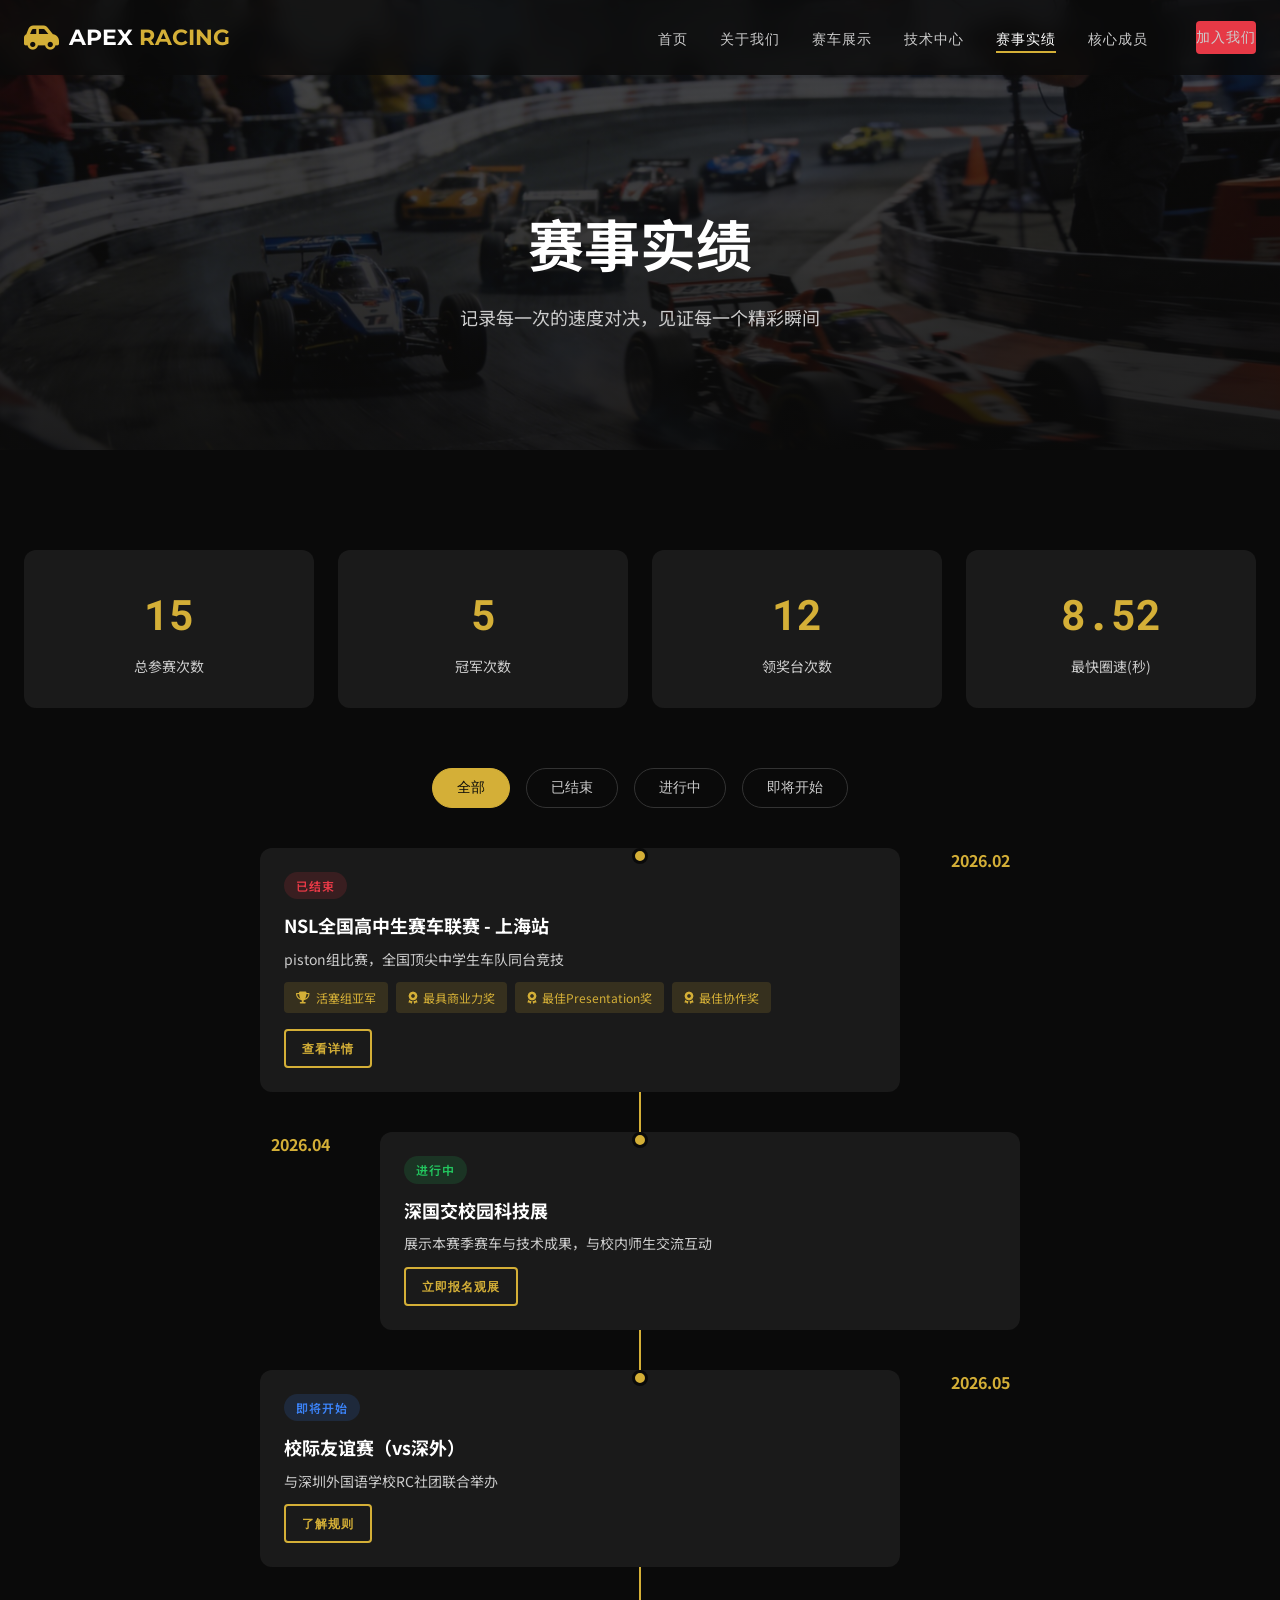
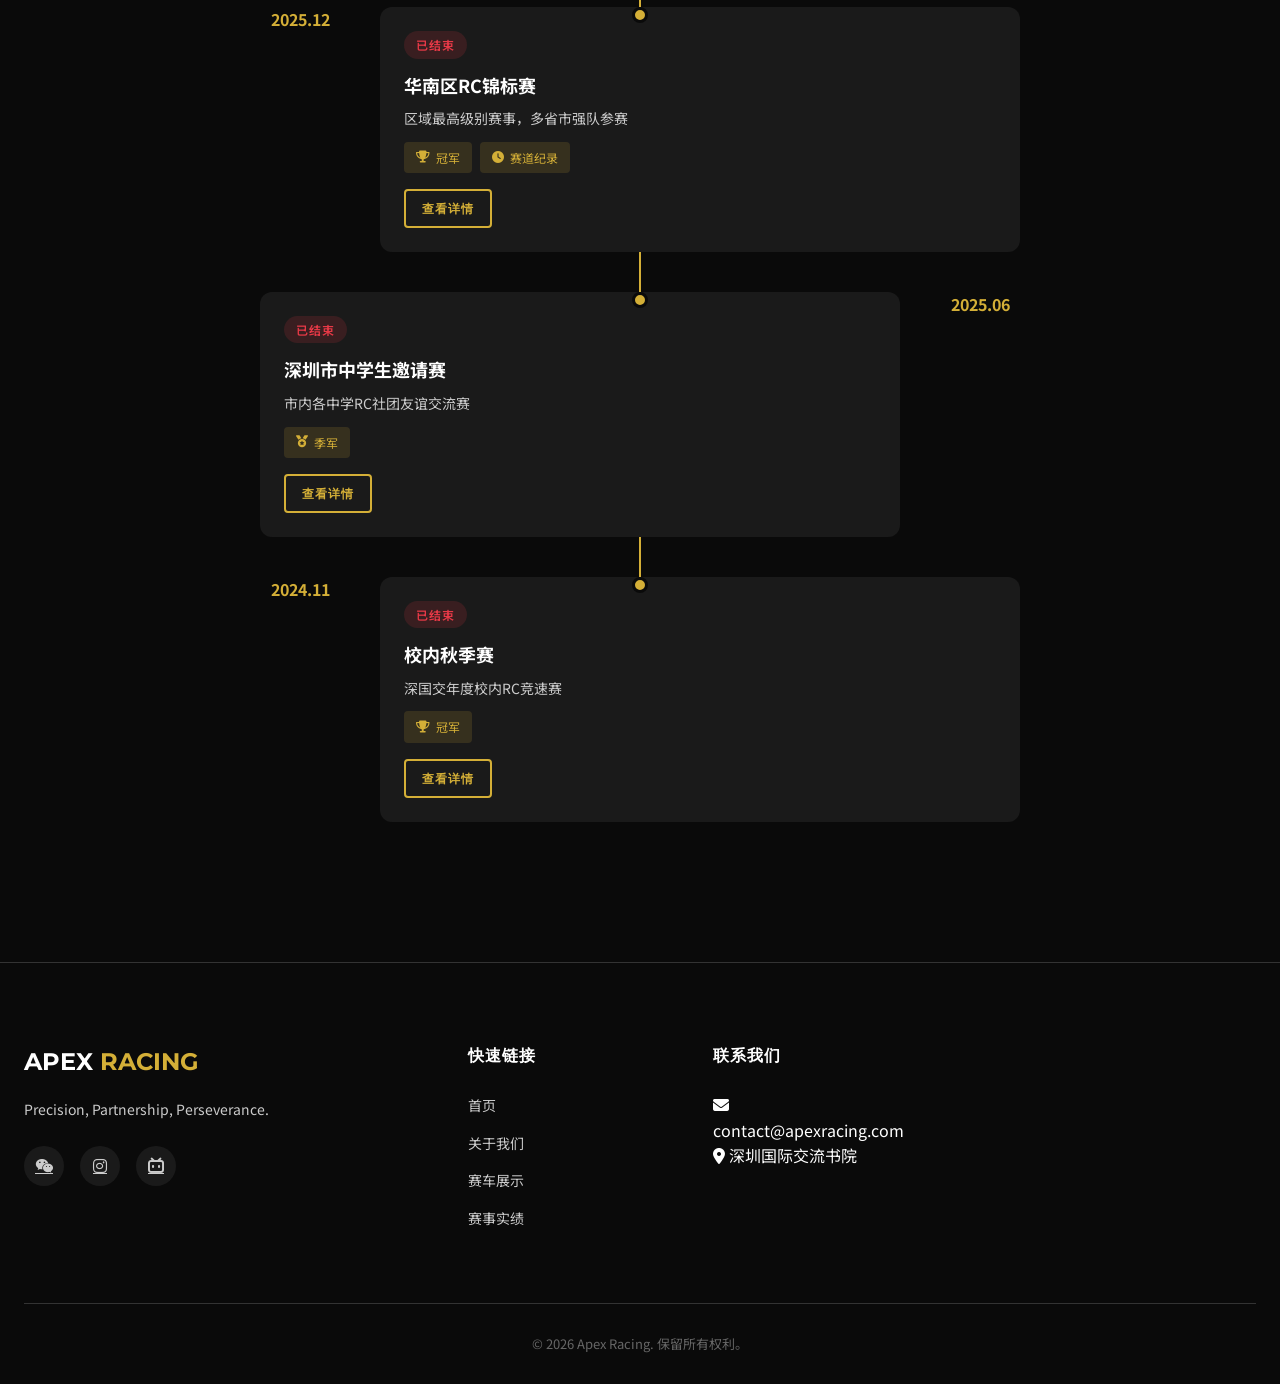
==== racing/index.html @ 0a788e1c "同步文件" ====
<!DOCTYPE html>
<html lang="zh-CN">
<head>
    <meta charset="UTF-8">
    <meta name="viewport" content="width=device-width, initial-scale=1.0">
    <title>赛事实绩 | Apex Racing - 荣誉与征程</title>
    <meta name="description" content="Apex Racing参赛历史与成绩记录。NSL全国赛、华南锦标赛、校际友谊赛等赛事的详细回顾。">
    
    <link rel="preconnect" href="https://fonts.googleapis.com">
    <link rel="preconnect" href="https://fonts.gstatic.com" crossorigin>
    <link href="https://fonts.googleapis.com/css2?family=Montserrat:wght@400;500;600;700;800&family=Noto+Sans+SC:wght@400;500;700&family=Roboto+Mono:wght@400;500&display=swap" rel="stylesheet">
    <link rel="stylesheet" href="https://cdnjs.cloudflare.com/ajax/libs/font-awesome/6.5.1/css/all.min.css">
    <link rel="stylesheet" href="../css/style.css">
    
    <style>
        .page-hero {
            height: 50vh;
            display: flex;
            align-items: center;
            justify-content: center;
            position: relative;
            background: linear-gradient(to bottom, rgba(10,10,10,0.7), rgba(10,10,10,0.9)), url('../images/racing-event.jpg');
            background-size: cover;
            background-position: center;
            padding-top: 80px;
        }
        
        .page-hero-content {
            text-align: center;
            z-index: 1;
        }
        
        .page-hero h1 {
            font-size: clamp(36px, 6vw, 56px);
            margin-bottom: 16px;
        }
        
        .page-hero p {
            font-size: 18px;
            color: var(--color-text-secondary);
        }
        
        /* 统计卡片 */
        .stats-grid {
            display: grid;
            grid-template-columns: repeat(4, 1fr);
            gap: 24px;
            margin-bottom: 60px;
        }
        
        .stat-card {
            background: var(--color-bg-secondary);
            padding: 30px;
            border-radius: 12px;
            text-align: center;
        }
        
        .stat-card-value {
            font-family: var(--font-mono);
            font-size: 42px;
            font-weight: 700;
            color: var(--color-accent-gold);
            margin-bottom: 8px;
        }
        
        .stat-card-label {
            font-size: 14px;
            color: var(--color-text-secondary);
        }
        
        /* 筛选标签 */
        .filter-tabs {
            display: flex;
            justify-content: center;
            gap: 16px;
            margin-bottom: 40px;
        }
        
        .filter-tab {
            padding: 10px 24px;
            background: transparent;
            border: 1px solid var(--color-border);
            border-radius: 20px;
            color: var(--color-text-secondary);
            font-size: 14px;
            cursor: pointer;
            transition: all 0.3s ease;
        }
        
        .filter-tab:hover,
        .filter-tab.active {
            background: var(--color-accent-gold);
            border-color: var(--color-accent-gold);
            color: var(--color-bg-primary);
        }
        
        /* 赛事时间轴 */
        .racing-timeline {
            position: relative;
            max-width: 800px;
            margin: 0 auto;
        }
        
        .racing-timeline::before {
            content: '';
            position: absolute;
            left: 50%;
            transform: translateX(-50%);
            width: 2px;
            height: 100%;
            background: var(--color-accent-gold);
        }
        
        .racing-item {
            display: flex;
            margin-bottom: 40px;
            position: relative;
        }
        
        .racing-item:nth-child(odd) {
            flex-direction: row-reverse;
        }
        
        .racing-date {
            width: 120px;
            text-align: center;
            font-weight: 700;
            color: var(--color-accent-gold);
            padding: 0 20px;
        }
        
        .racing-dot {
            position: absolute;
            left: 50%;
            transform: translateX(-50%);
            width: 16px;
            height: 16px;
            background: var(--color-accent-gold);
            border-radius: 50%;
            border: 3px solid var(--color-bg-primary);
        }
        
        .racing-content {
            flex: 1;
            background: var(--color-bg-secondary);
            padding: 24px;
            border-radius: 12px;
            margin: 0 20px;
        }
        
        .racing-content .tag {
            margin-bottom: 12px;
        }
        
        .racing-content h3 {
            font-size: 18px;
            margin-bottom: 8px;
        }
        
        .racing-content p {
            color: var(--color-text-secondary);
            font-size: 14px;
            margin-bottom: 12px;
        }
        
        .racing-awards {
            display: flex;
            flex-wrap: wrap;
            gap: 8px;
            margin-bottom: 16px;
        }
        
        .racing-award {
            display: flex;
            align-items: center;
            gap: 6px;
            padding: 6px 12px;
            background: rgba(212, 175, 55, 0.15);
            border-radius: 4px;
            font-size: 12px;
            color: var(--color-accent-gold);
        }
        
        @media (max-width: 768px) {
            .stats-grid {
                grid-template-columns: repeat(2, 1fr);
            }
            
            .racing-timeline::before {
                left: 20px;
            }
            
            .racing-item,
            .racing-item:nth-child(odd) {
                flex-direction: column;
                padding-left: 50px;
            }
            
            .racing-date {
                text-align: left;
                padding: 0;
                margin-bottom: 8px;
            }
            
            .racing-content {
                margin: 0;
            }
            
            .racing-dot {
                left: 20px;
            }
        }
    </style>
</head>
<body>
    <!-- 导航栏 -->
    <nav class="navbar">
        <div class="container">
            <a href="../index.html" class="logo">
                <i class="fas fa-car-side logo-icon"></i>
                <span class="logo-text">APEX <span>RACING</span></span>
            </a>
            <ul class="nav-links">
                <li><a href="../index.html">首页</a></li>
                <li><a href="../about.html">关于我们</a></li>
                <li><a href="../cars/apex-04.html">赛车展示</a></li>
                <li><a href="../tech/index.html">技术中心</a></li>
                <li><a href="index.html" class="active">赛事实绩</a></li>
                <li><a href="../team.html">核心成员</a></li>
                <li><a href="../join.html" class="btn btn-primary nav-cta">加入我们</a></li>
            </ul>
            <button class="mobile-menu-btn">
                <i class="fas fa-bars"></i>
            </button>
        </div>
    </nav>
    
    <div class="mobile-menu">
        <button class="mobile-menu-close"><i class="fas fa-times"></i></button>
        <a href="../index.html">首页</a>
        <a href="../about.html">关于我们</a>
        <a href="../cars/apex-04.html">赛车展示</a>
        <a href="../tech/index.html">技术中心</a>
        <a href="index.html">赛事实绩</a>
        <a href="../team.html">核心成员</a>
        <a href="../join.html">加入我们</a>
    </div>

    <!-- 页面Hero -->
    <section class="page-hero">
        <div class="page-hero-content">
            <h1>赛事实绩</h1>
            <p>记录每一次的速度对决，见证每一个精彩瞬间</p>
        </div>
    </section>

    <!-- 统计数据 -->
    <section class="section">
        <div class="container">
            <div class="stats-grid">
                <div class="stat-card reveal">
                    <div class="stat-card-value" data-counter data-target="15">15</div>
                    <div class="stat-card-label">总参赛次数</div>
                </div>
                <div class="stat-card reveal">
                    <div class="stat-card-value" data-counter data-target="5">5</div>
                    <div class="stat-card-label">冠军次数</div>
                </div>
                <div class="stat-card reveal">
                    <div class="stat-card-value" data-counter data-target="12">12</div>
                    <div class="stat-card-label">领奖台次数</div>
                </div>
                <div class="stat-card reveal">
                    <div class="stat-card-value" data-counter data-target="8" data-suffix=".52">8.52</div>
                    <div class="stat-card-label">最快圈速(秒)</div>
                </div>
            </div>
            
            <!-- 筛选标签 -->
            <div class="filter-tabs">
                <button class="filter-tab active">全部</button>
                <button class="filter-tab">已结束</button>
                <button class="filter-tab">进行中</button>
                <button class="filter-tab">即将开始</button>
            </div>
            
            <!-- 赛事时间轴 -->
            <div class="racing-timeline">
                <div class="racing-item reveal">
                    <div class="racing-date">2026.02</div>
                    <div class="racing-dot"></div>
                    <div class="racing-content">
                        <span class="tag tag-red">已结束</span>
                        <h3>NSL全国高中生赛车联赛 - 上海站</h3>
                        <p> piston组比赛，全国顶尖中学生车队同台竞技</p>
                        <div class="racing-awards">
                            <span class="racing-award"><i class="fas fa-trophy"></i> 活塞组亚军</span>
                            <span class="racing-award"><i class="fas fa-award"></i> 最具商业力奖</span>
                            <span class="racing-award"><i class="fas fa-award"></i> 最佳Presentation奖</span>
                            <span class="racing-award"><i class="fas fa-award"></i> 最佳协作奖</span>
                        </div>
                        <a href="nsl-2026-shanghai.html" class="btn btn-outline" style="padding: 8px 16px; font-size: 12px;">查看详情</a>
                    </div>
                </div>
                
                <div class="racing-item reveal">
                    <div class="racing-date">2026.04</div>
                    <div class="racing-dot"></div>
                    <div class="racing-content">
                        <span class="tag tag-green">进行中</span>
                        <h3>深国交校园科技展</h3>
                        <p>展示本赛季赛车与技术成果，与校内师生交流互动</p>
                        <a href="#" class="btn btn-outline" style="padding: 8px 16px; font-size: 12px;">立即报名观展</a>
                    </div>
                </div>
                
                <div class="racing-item reveal">
                    <div class="racing-date">2026.05</div>
                    <div class="racing-dot"></div>
                    <div class="racing-content">
                        <span class="tag tag-blue">即将开始</span>
                        <h3>校际友谊赛（vs深外）</h3>
                        <p>与深圳外国语学校RC社团联合举办</p>
                        <a href="#" class="btn btn-outline" style="padding: 8px 16px; font-size: 12px;">了解规则</a>
                    </div>
                </div>
                
                <div class="racing-item reveal">
                    <div class="racing-date">2025.12</div>
                    <div class="racing-dot"></div>
                    <div class="racing-content">
                        <span class="tag tag-red">已结束</span>
                        <h3>华南区RC锦标赛</h3>
                        <p>区域最高级别赛事，多省市强队参赛</p>
                        <div class="racing-awards">
                            <span class="racing-award"><i class="fas fa-trophy"></i> 冠军</span>
                            <span class="racing-award"><i class="fas fa-clock"></i> 赛道纪录</span>
                        </div>
                        <a href="#" class="btn btn-outline" style="padding: 8px 16px; font-size: 12px;">查看详情</a>
                    </div>
                </div>
                
                <div class="racing-item reveal">
                    <div class="racing-date">2025.06</div>
                    <div class="racing-dot"></div>
                    <div class="racing-content">
                        <span class="tag tag-red">已结束</span>
                        <h3>深圳市中学生邀请赛</h3>
                        <p>市内各中学RC社团友谊交流赛</p>
                        <div class="racing-awards">
                            <span class="racing-award"><i class="fas fa-medal"></i> 季军</span>
                        </div>
                        <a href="#" class="btn btn-outline" style="padding: 8px 16px; font-size: 12px;">查看详情</a>
                    </div>
                </div>
                
                <div class="racing-item reveal">
                    <div class="racing-date">2024.11</div>
                    <div class="racing-dot"></div>
                    <div class="racing-content">
                        <span class="tag tag-red">已结束</span>
                        <h3>校内秋季赛</h3>
                        <p>深国交年度校内RC竞速赛</p>
                        <div class="racing-awards">
                            <span class="racing-award"><i class="fas fa-trophy"></i> 冠军</span>
                        </div>
                        <a href="#" class="btn btn-outline" style="padding: 8px 16px; font-size: 12px;">查看详情</a>
                    </div>
                </div>
            </div>
        </div>
    </section>

    <!-- 页脚 -->
    <footer class="footer">
        <div class="container">
            <div class="footer-content">
                <div class="footer-brand">
                    <div class="logo-text">APEX <span>RACING</span></div>
                    <p>Precision, Partnership, Perseverance.</p>
                    <div class="footer-social">
                        <a href="#"><i class="fab fa-weixin"></i></a>
                        <a href="#"><i class="fab fa-instagram"></i></a>
                        <a href="#"><i class="fab fa-bilibili"></i></a>
                    </div>
                </div>
                <div class="footer-links-section">
                    <h4 class="footer-title">快速链接</h4>
                    <ul class="footer-links">
                        <li><a href="../index.html">首页</a></li>
                        <li><a href="../about.html">关于我们</a></li>
                        <li><a href="../cars/apex-04.html">赛车展示</a></li>
                        <li><a href="index.html">赛事实绩</a></li>
                    </ul>
                </div>
                <div class="footer-contact-section">
                    <h4 class="footer-title">联系我们</h4>
                    <p><i class="fas fa-envelope"></i> contact@apexracing.com</p>
                    <p><i class="fas fa-map-marker-alt"></i> 深圳国际交流书院</p>
                </div>
            </div>
            <div class="footer-bottom">
                <p>&copy; 2026 Apex Racing. 保留所有权利。</p>
            </div>
        </div>
    </footer>

    <script src="../js/main.js"></script>
</body>
</html>
---- css/style.css ----
/* ========================================
   Apex Racing - 全局样式表
   设计系统：深黑金红配色
   ======================================== */

/* CSS变量定义 */
:root {
    /* 色彩系统 */
    --color-bg-primary: #0A0A0A;
    --color-bg-secondary: #1A1A1A;
    --color-accent-gold: #D4AF37;
    --color-accent-gold-light: #F4E4A6;
    --color-accent-red: #E63946;
    --color-accent-red-dark: #D32F2F;
    --color-text-primary: #FFFFFF;
    --color-text-secondary: #CCCCCC;
    --color-border: #333333;
    
    /* 字体系统 */
    --font-heading: 'Montserrat', sans-serif;
    --font-body: 'Noto Sans SC', 'Montserrat', sans-serif;
    --font-mono: 'Roboto Mono', monospace;
    
    /* 间距系统 */
    --section-padding: 100px;
    --container-max-width: 1280px;
    
    /* 过渡动画 */
    --transition-fast: 0.2s ease;
    --transition-normal: 0.3s ease;
    --transition-slow: 0.5s ease;
}

/* 重置样式 */
*, *::before, *::after {
    margin: 0;
    padding: 0;
    box-sizing: border-box;
}

html {
    scroll-behavior: smooth;
    font-size: 16px;
}

body {
    font-family: var(--font-body);
    background-color: var(--color-bg-primary);
    color: var(--color-text-primary);
    line-height: 1.6;
    overflow-x: hidden;
}

/* 字体导入 */
@import url('https://fonts.googleapis.com/css2?family=Montserrat:wght@400;500;600;700;800&family=Noto+Sans+SC:wght@400;500;700&family=Roboto+Mono:wght@400;500&display=swap');

/* ========================================
   通用组件
   ======================================== */

/* 容器 */
.container {
    width: 100%;
    max-width: var(--container-max-width);
    margin: 0 auto;
    padding: 0 24px;
}

/* 区块 */
.section {
    padding: var(--section-padding) 0;
}

.section-alt {
    background-color: var(--color-bg-secondary);
}

/* 区块标题 */
.section-header {
    text-align: center;
    margin-bottom: 60px;
}

.section-label {
    font-family: var(--font-heading);
    font-size: 14px;
    font-weight: 600;
    color: var(--color-accent-gold);
    text-transform: uppercase;
    letter-spacing: 2px;
    margin-bottom: 12px;
    display: block;
}

.section-title {
    font-family: var(--font-heading);
    font-size: clamp(28px, 5vw, 42px);
    font-weight: 700;
    color: var(--color-text-primary);
    margin-bottom: 16px;
}

.section-subtitle {
    font-size: 18px;
    color: var(--color-text-secondary);
    max-width: 600px;
    margin: 0 auto;
}

.title-underline {
    width: 80px;
    height: 3px;
    background: linear-gradient(90deg, var(--color-accent-gold), transparent);
    margin: 20px auto 0;
}

/* 按钮 */
.btn {
    display: inline-flex;
    align-items: center;
    justify-content: center;
    gap: 8px;
    padding: 14px 32px;
    font-family: var(--font-heading);
    font-size: 14px;
    font-weight: 600;
    text-transform: uppercase;
    letter-spacing: 1px;
    border-radius: 4px;
    cursor: pointer;
    transition: all var(--transition-normal);
    border: none;
    text-decoration: none;
}

.btn-primary {
    background-color: var(--color-accent-red);
    color: var(--color-text-primary);
}

.btn-primary:hover {
    background-color: var(--color-accent-red-dark);
    transform: translateY(-2px);
    box-shadow: 0 8px 25px rgba(230, 57, 70, 0.3);
}

.btn-outline {
    background-color: transparent;
    color: var(--color-accent-gold);
    border: 2px solid var(--color-accent-gold);
}

.btn-outline:hover {
    background-color: var(--color-accent-gold);
    color: var(--color-bg-primary);
    transform: translateY(-2px);
}

.btn-gold {
    background-color: var(--color-accent-gold);
    color: var(--color-bg-primary);
}

.btn-gold:hover {
    background-color: var(--color-accent-gold-light);
    transform: translateY(-2px);
}

/* 卡片 */
.card {
    background-color: var(--color-bg-secondary);
    border-radius: 8px;
    overflow: hidden;
    transition: all var(--transition-normal);
}

.card:hover {
    transform: translateY(-8px);
    box-shadow: 0 20px 40px rgba(0, 0, 0, 0.4);
}

/* 标签 */
.tag {
    display: inline-block;
    padding: 4px 12px;
    font-size: 12px;
    font-weight: 600;
    text-transform: uppercase;
    letter-spacing: 1px;
    border-radius: 20px;
}

.tag-gold {
    background-color: rgba(212, 175, 55, 0.15);
    color: var(--color-accent-gold);
}

.tag-red {
    background-color: rgba(230, 57, 70, 0.15);
    color: var(--color-accent-red);
}

.tag-green {
    background-color: rgba(34, 197, 94, 0.15);
    color: #22c55e;
}

.tag-blue {
    background-color: rgba(59, 130, 246, 0.15);
    color: #3b82f6;
}

/* ========================================
   导航栏
   ======================================== */
.navbar {
    position: fixed;
    top: 0;
    left: 0;
    width: 100%;
    z-index: 1000;
    padding: 20px 0;
    transition: all var(--transition-normal);
    background-color: rgba(10, 10, 10, 0.8);
    backdrop-filter: blur(10px);
}

.navbar.scrolled {
    padding: 12px 0;
    background-color: rgba(10, 10, 10, 0.95);
    box-shadow: 0 4px 20px rgba(0, 0, 0, 0.3);
}

.navbar .container {
    display: flex;
    justify-content: space-between;
    align-items: center;
}

.logo {
    display: flex;
    align-items: center;
    gap: 10px;
    text-decoration: none;
}

.logo-icon {
    font-size: 28px;
    color: var(--color-accent-gold);
}

.logo-text {
    font-family: var(--font-heading);
    font-size: 22px;
    font-weight: 700;
    color: var(--color-text-primary);
}

.logo-text span {
    color: var(--color-accent-gold);
}

.nav-links {
    display: flex;
    align-items: center;
    gap: 32px;
    list-style: none;
}

.nav-links a {
    font-family: var(--font-heading);
    font-size: 14px;
    font-weight: 500;
    color: var(--color-text-secondary);
    text-decoration: none;
    text-transform: uppercase;
    letter-spacing: 1px;
    position: relative;
    padding: 5px 0;
    transition: color var(--transition-fast);
}

.nav-links a::after {
    content: '';
    position: absolute;
    bottom: 0;
    left: 0;
    width: 0;
    height: 2px;
    background-color: var(--color-accent-gold);
    transition: width var(--transition-normal);
}

.nav-links a:hover,
.nav-links a.active {
    color: var(--color-text-primary);
}

.nav-links a:hover::after,
.nav-links a.active::after {
    width: 100%;
}

.nav-cta {
    margin-left: 16px;
}

/* 移动端菜单按钮 */
.mobile-menu-btn {
    display: none;
    font-size: 24px;
    color: var(--color-text-primary);
    background: none;
    border: none;
    cursor: pointer;
    padding: 8px;
}

/* 移动端菜单 */
.mobile-menu {
    display: none;
    position: fixed;
    top: 0;
    left: 0;
    width: 100%;
    height: 100vh;
    background-color: var(--color-bg-primary);
    z-index: 999;
    flex-direction: column;
    justify-content: center;
    align-items: center;
    gap: 24px;
}

.mobile-menu.active {
    display: flex;
}

.mobile-menu a {
    font-family: var(--font-heading);
    font-size: 24px;
    font-weight: 600;
    color: var(--color-text-primary);
    text-decoration: none;
    text-transform: uppercase;
    letter-spacing: 2px;
}

.mobile-menu-close {
    position: absolute;
    top: 24px;
    right: 24px;
    font-size: 32px;
    color: var(--color-text-primary);
    background: none;
    border: none;
    cursor: pointer;
}

/* ========================================
   页脚
   ======================================== */
.footer {
    background-color: var(--color-bg-primary);
    border-top: 1px solid var(--color-border);
    padding: 80px 0 30px;
}

.footer-content {
    display: grid;
    grid-template-columns: 2fr 1fr 1fr 1.5fr;
    gap: 48px;
    margin-bottom: 60px;
}

.footer-brand .logo-text {
    font-size: 24px;
    margin-bottom: 16px;
}

.footer-brand p {
    color: var(--color-text-secondary);
    font-size: 14px;
    line-height: 1.8;
    margin-bottom: 24px;
}

.footer-social {
    display: flex;
    gap: 16px;
}

.footer-social a {
    width: 40px;
    height: 40px;
    border-radius: 50%;
    background-color: var(--color-bg-secondary);
    display: flex;
    align-items: center;
    justify-content: center;
    color: var(--color-text-secondary);
    transition: all var(--transition-fast);
}

.footer-social a:hover {
    background-color: var(--color-accent-gold);
    color: var(--color-bg-primary);
    transform: translateY(-3px);
}

.footer-title {
    font-family: var(--font-heading);
    font-size: 16px;
    font-weight: 600;
    color: var(--color-text-primary);
    text-transform: uppercase;
    letter-spacing: 1px;
    margin-bottom: 24px;
}

.footer-links {
    list-style: none;
}

.footer-links li {
    margin-bottom: 12px;
}

.footer-links a {
    color: var(--color-text-secondary);
    font-size: 14px;
    text-decoration: none;
    transition: color var(--transition-fast);
}

.footer-links a:hover {
    color: var(--color-accent-gold);
}

.footer-contact p {
    display: flex;
    align-items: center;
    gap: 12px;
    color: var(--color-text-secondary);
    font-size: 14px;
    margin-bottom: 12px;
}

.footer-contact i {
    color: var(--color-accent-gold);
    width: 20px;
}

.footer-bottom {
    text-align: center;
    padding-top: 30px;
    border-top: 1px solid var(--color-border);
}

.footer-bottom p {
    color: #666;
    font-size: 13px;
}

/* ========================================
   动画效果
   ======================================== */

/* 淡入上移动画 */
@keyframes fadeInUp {
    from {
        opacity: 0;
        transform: translateY(30px);
    }
    to {
        opacity: 1;
        transform: translateY(0);
    }
}

.fade-in-up {
    animation: fadeInUp 0.6s ease forwards;
}

/* 弹跳动画 */
@keyframes bounce {
    0%, 20%, 50%, 80%, 100% {
        transform: translateY(0) translateX(-50%);
    }
    40% {
        transform: translateY(-20px) translateX(-50%);
    }
    60% {
        transform: translateY(-10px) translateX(-50%);
    }
}

/* 脉冲动画 */
@keyframes pulse {
    0%, 100% {
        opacity: 1;
    }
    50% {
        opacity: 0.5;
    }
}

/* 数字滚动 */
@keyframes countUp {
    from {
        opacity: 0;
        transform: translateY(10px);
    }
    to {
        opacity: 1;
        transform: translateY(0);
    }
}

/* 滚动显示动画 */
.reveal {
    opacity: 0;
    transform: translateY(30px);
    transition: all 0.6s ease;
}

.reveal.active {
    opacity: 1;
    transform: translateY(0);
}

/* ========================================
   响应式设计
   ======================================== */

@media (max-width: 1024px) {
    :root {
        --section-padding: 80px;
    }
    
    .footer-content {
        grid-template-columns: 1fr 1fr;
    }
}

@media (max-width: 768px) {
    .nav-links {
        display: none;
    }
    
    .mobile-menu-btn {
        display: block;
    }
    
    .footer-content {
        grid-template-columns: 1fr;
        gap: 40px;
    }
    
    .section-title {
        font-size: 28px;
    }
}

@media (max-width: 480px) {
    :root {
        --section-padding: 60px;
    }
    
    .container {
        padding: 0 16px;
    }
    
    .btn {
        padding: 12px 24px;
        font-size: 12px;
    }
}

/* ========================================
   辅助类
   ======================================== */

.text-gold { color: var(--color-accent-gold); }
.text-red { color: var(--color-accent-red); }
.text-white { color: var(--color-text-primary); }
.text-gray { color: var(--color-text-secondary); }

.bg-primary { background-color: var(--color-bg-primary); }
.bg-secondary { background-color: var(--color-bg-secondary); }

.text-center { text-align: center; }
.text-left { text-align: left; }
.text-right { text-align: right; }

.hidden { display: none !important; }
.sr-only {
    position: absolute;
    width: 1px;
    height: 1px;
    padding: 0;
    margin: -1px;
    overflow: hidden;
    clip: rect(0, 0, 0, 0);
    border: 0;
}
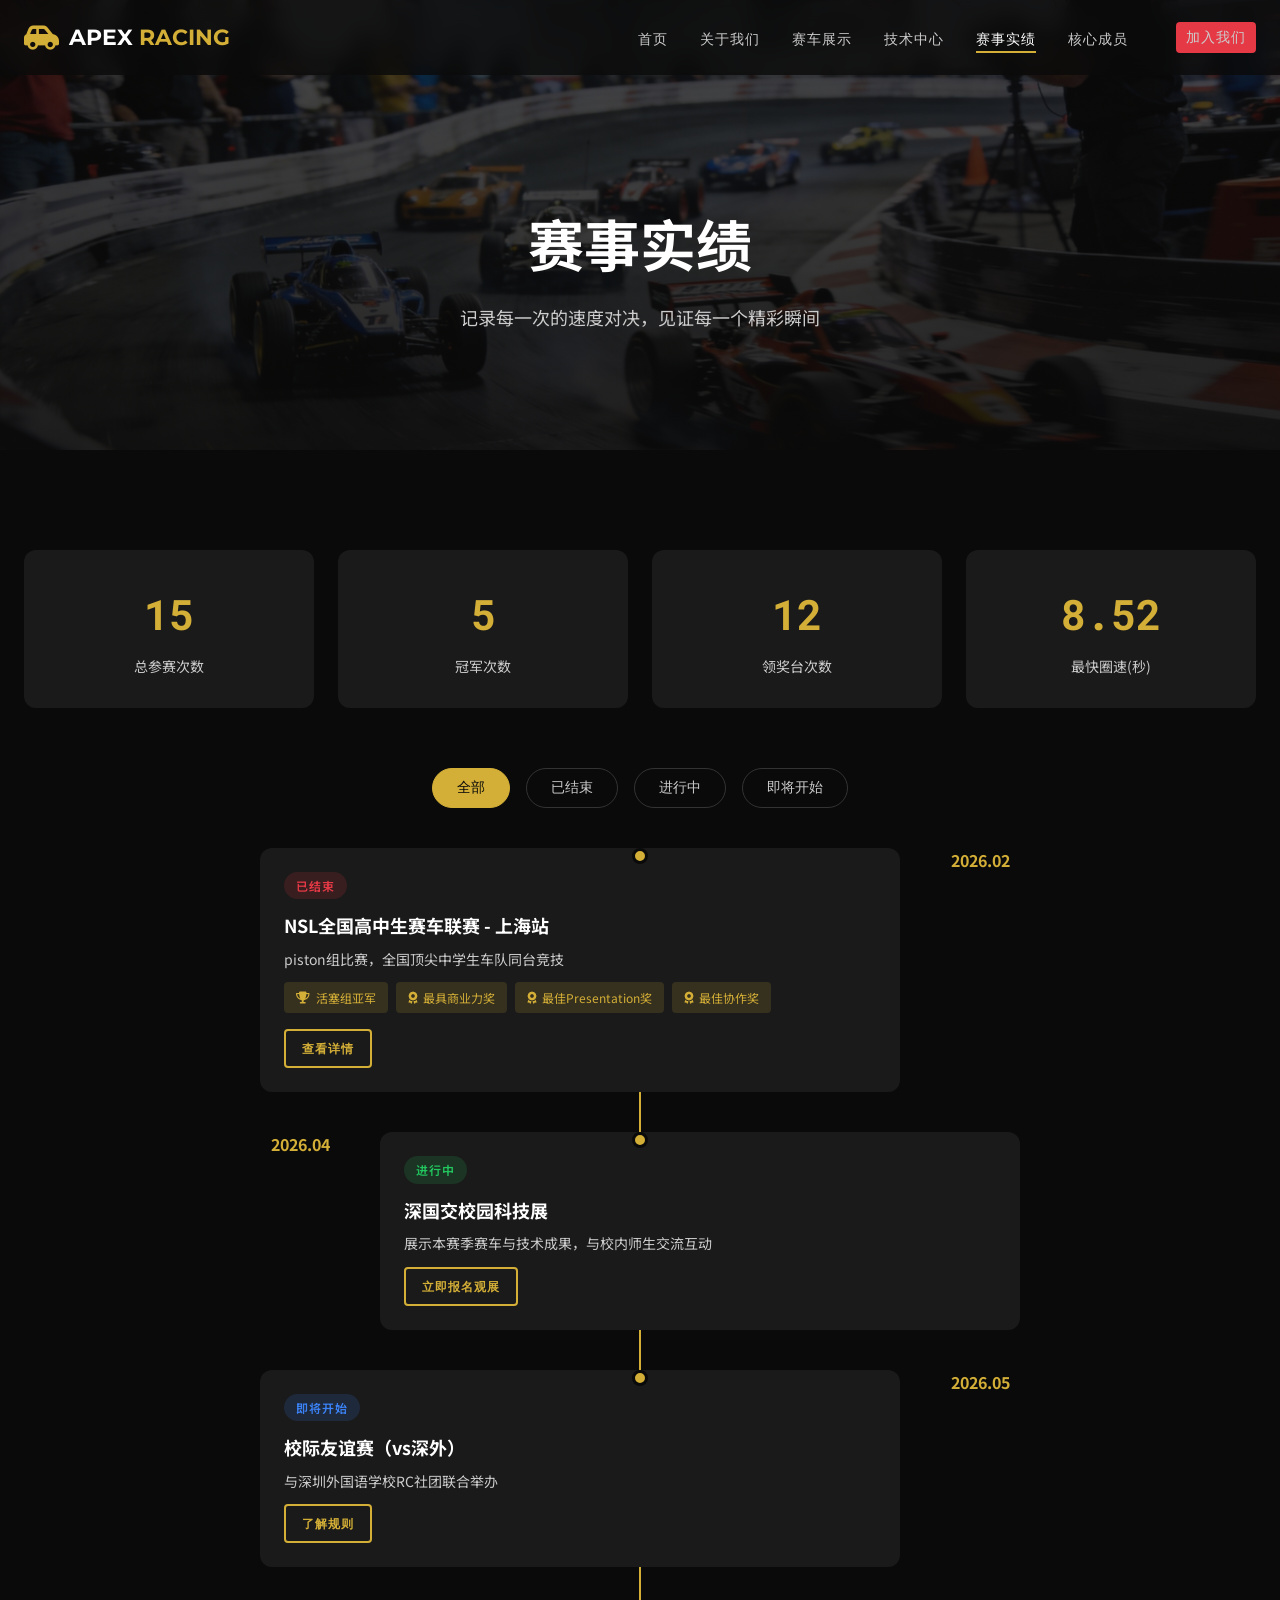
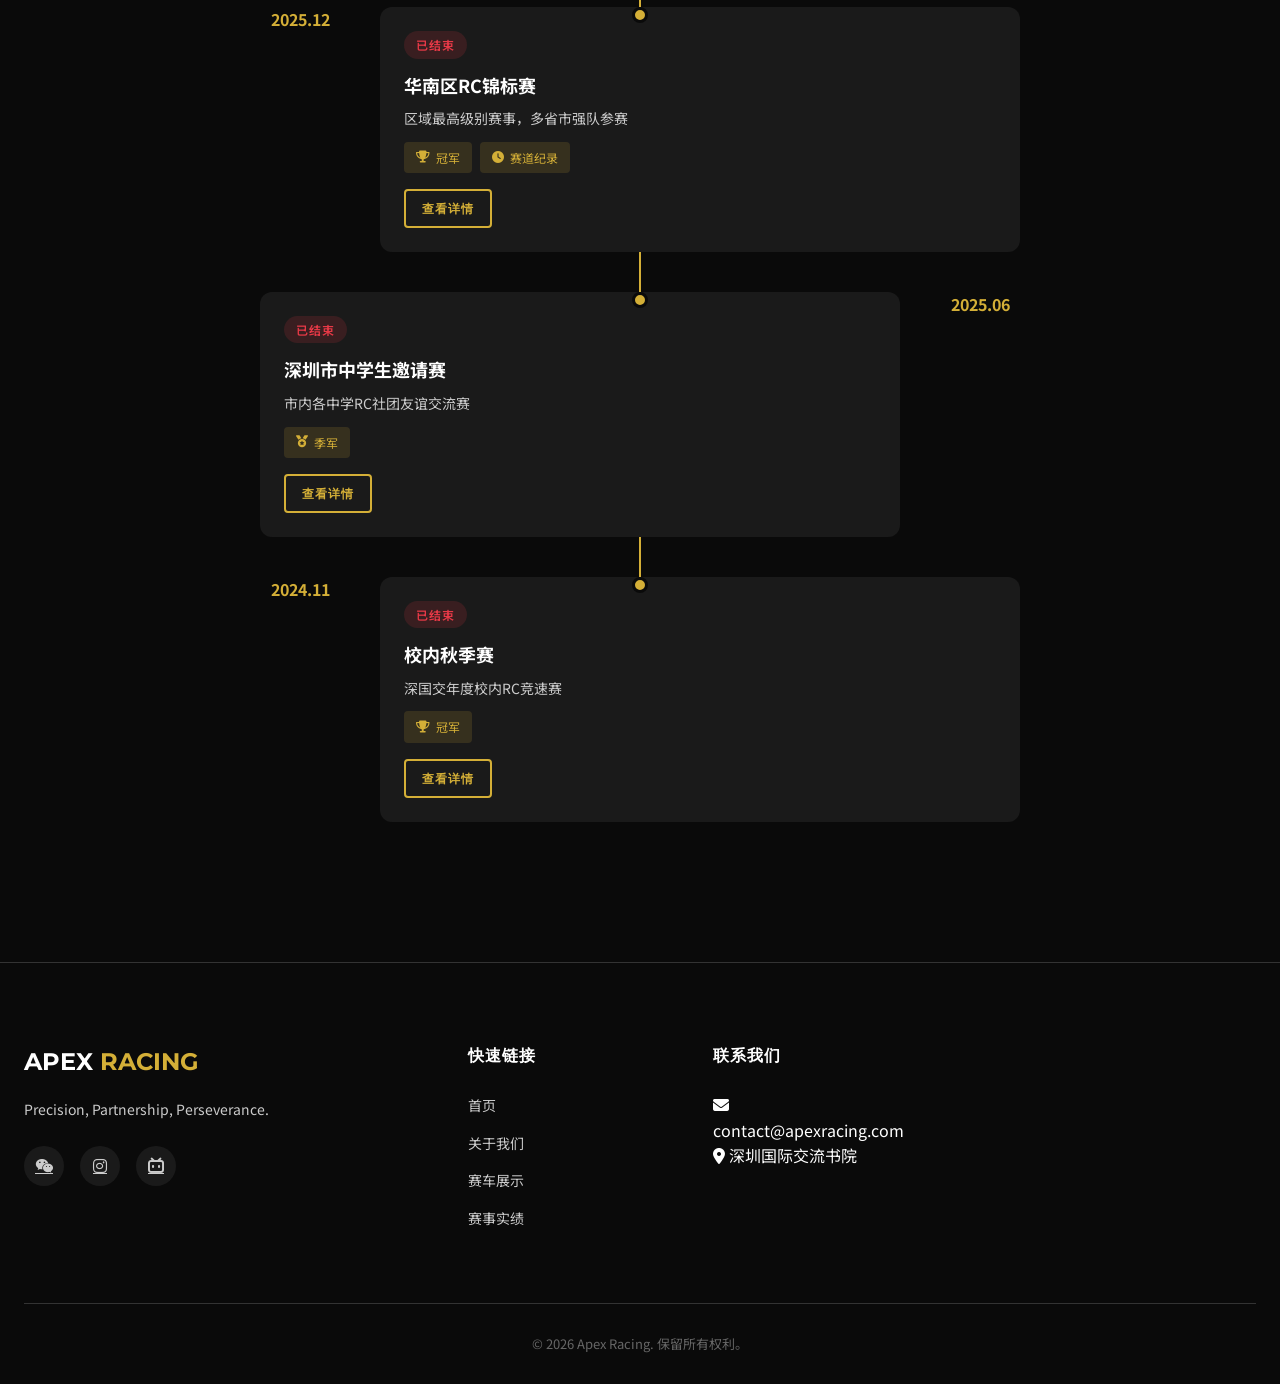
==== commit a7cf9031: "perf: 给CSS/JS添加版本号，解决缓存延迟问题" ====
--- a/racing/index.html
+++ b/racing/index.html
@@ -10,7 +10,7 @@
     <link rel="preconnect" href="https://fonts.gstatic.com" crossorigin>
     <link href="https://fonts.googleapis.com/css2?family=Montserrat:wght@400;500;600;700;800&family=Noto+Sans+SC:wght@400;500;700&family=Roboto+Mono:wght@400;500&display=swap" rel="stylesheet">
     <link rel="stylesheet" href="https://cdnjs.cloudflare.com/ajax/libs/font-awesome/6.5.1/css/all.min.css">
-    <link rel="stylesheet" href="../css/style.css">
+    <link rel="stylesheet" href="../css/style.css?v=3">
     
     <style>
         .page-hero {
@@ -405,6 +405,6 @@
         </div>
     </footer>
 
-    <script src="../js/main.js"></script>
+    <script src="../js/main.js?v=3"></script>
 </body>
 </html>
--- a/css/style.css
+++ b/css/style.css
@@ -303,6 +303,9 @@
 
 .nav-cta {
     margin-left: 16px;
+    padding: 4px 10px !important;
+    font-size: 12px;
+    white-space: nowrap;
 }
 
 /* 移动端菜单按钮 */
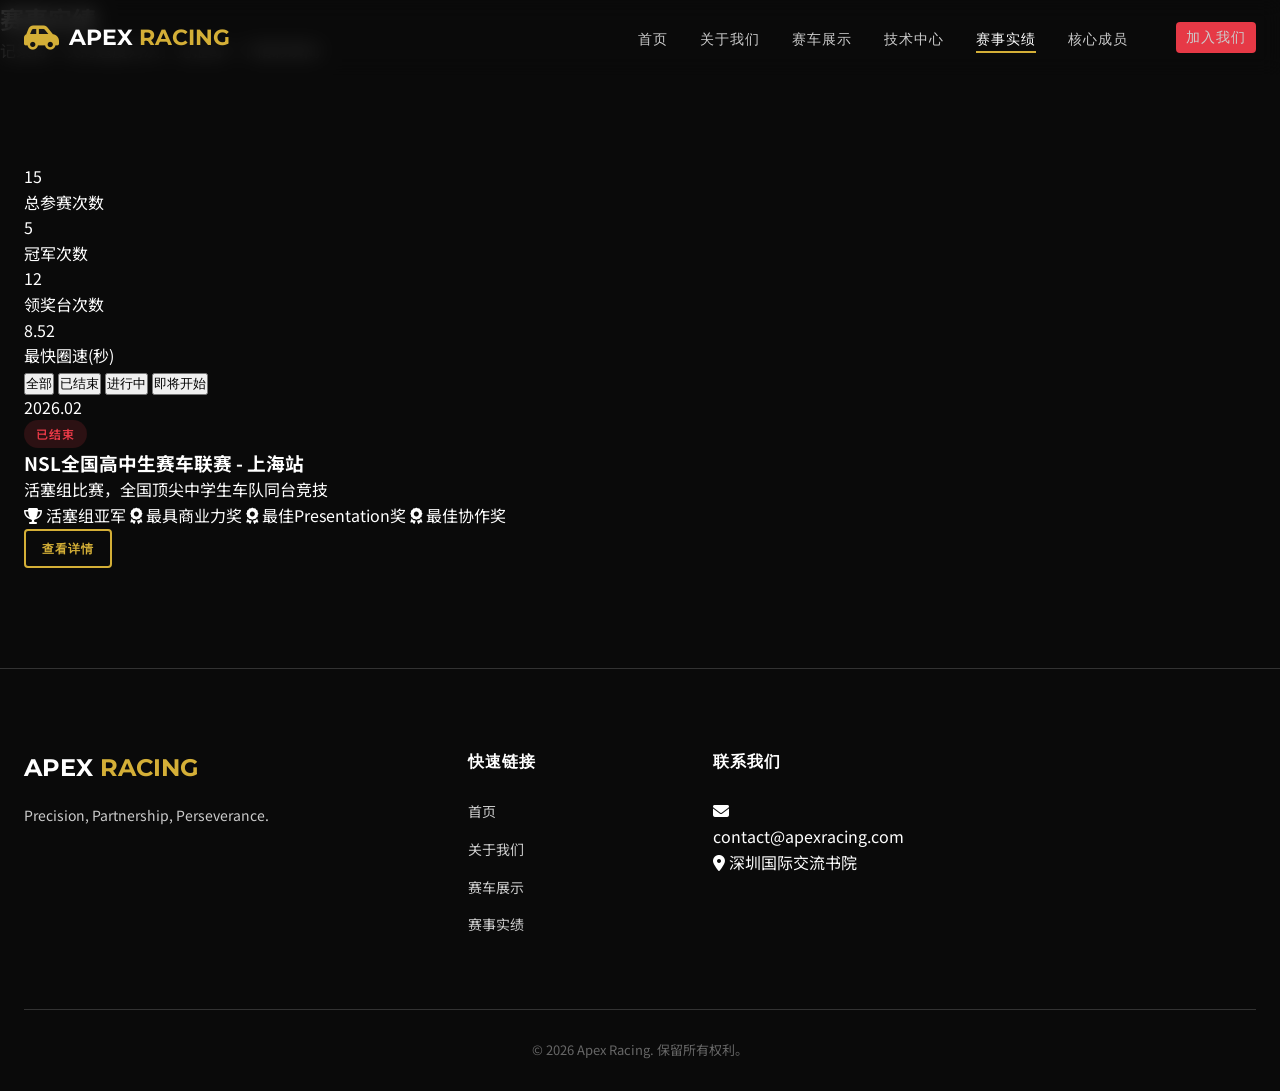
==== commit 185a3c84: "Add i18n support to remaining subfolder pages - Add data-i18n attributes to racing/index.html - Add " ====
--- a/racing/index.html
+++ b/racing/index.html
@@ -3,7 +3,7 @@
 <head>
     <meta charset="UTF-8">
     <meta name="viewport" content="width=device-width, initial-scale=1.0">
-    <title>赛事实绩 | Apex Racing - 荣誉与征程</title>
+    <title data-i18n="racing.title">赛事实绩 | Apex Racing - 荣誉与征程</title>
     <meta name="description" content="Apex Racing参赛历史与成绩记录。NSL全国赛、华南锦标赛、校际友谊赛等赛事的详细回顾。">
     
     <link rel="preconnect" href="https://fonts.googleapis.com">
@@ -11,209 +11,8 @@
     <link href="https://fonts.googleapis.com/css2?family=Montserrat:wght@400;500;600;700;800&family=Noto+Sans+SC:wght@400;500;700&family=Roboto+Mono:wght@400;500&display=swap" rel="stylesheet">
     <link rel="stylesheet" href="https://cdnjs.cloudflare.com/ajax/libs/font-awesome/6.5.1/css/all.min.css">
     <link rel="stylesheet" href="../css/style.css?v=3">
-    
-    <style>
-        .page-hero {
-            height: 50vh;
-            display: flex;
-            align-items: center;
-            justify-content: center;
-            position: relative;
-            background: linear-gradient(to bottom, rgba(10,10,10,0.7), rgba(10,10,10,0.9)), url('../images/racing-event.jpg');
-            background-size: cover;
-            background-position: center;
-            padding-top: 80px;
-        }
-        
-        .page-hero-content {
-            text-align: center;
-            z-index: 1;
-        }
-        
-        .page-hero h1 {
-            font-size: clamp(36px, 6vw, 56px);
-            margin-bottom: 16px;
-        }
-        
-        .page-hero p {
-            font-size: 18px;
-            color: var(--color-text-secondary);
-        }
-        
-        /* 统计卡片 */
-        .stats-grid {
-            display: grid;
-            grid-template-columns: repeat(4, 1fr);
-            gap: 24px;
-            margin-bottom: 60px;
-        }
-        
-        .stat-card {
-            background: var(--color-bg-secondary);
-            padding: 30px;
-            border-radius: 12px;
-            text-align: center;
-        }
-        
-        .stat-card-value {
-            font-family: var(--font-mono);
-            font-size: 42px;
-            font-weight: 700;
-            color: var(--color-accent-gold);
-            margin-bottom: 8px;
-        }
-        
-        .stat-card-label {
-            font-size: 14px;
-            color: var(--color-text-secondary);
-        }
-        
-        /* 筛选标签 */
-        .filter-tabs {
-            display: flex;
-            justify-content: center;
-            gap: 16px;
-            margin-bottom: 40px;
-        }
-        
-        .filter-tab {
-            padding: 10px 24px;
-            background: transparent;
-            border: 1px solid var(--color-border);
-            border-radius: 20px;
-            color: var(--color-text-secondary);
-            font-size: 14px;
-            cursor: pointer;
-            transition: all 0.3s ease;
-        }
-        
-        .filter-tab:hover,
-        .filter-tab.active {
-            background: var(--color-accent-gold);
-            border-color: var(--color-accent-gold);
-            color: var(--color-bg-primary);
-        }
-        
-        /* 赛事时间轴 */
-        .racing-timeline {
-            position: relative;
-            max-width: 800px;
-            margin: 0 auto;
-        }
-        
-        .racing-timeline::before {
-            content: '';
-            position: absolute;
-            left: 50%;
-            transform: translateX(-50%);
-            width: 2px;
-            height: 100%;
-            background: var(--color-accent-gold);
-        }
-        
-        .racing-item {
-            display: flex;
-            margin-bottom: 40px;
-            position: relative;
-        }
-        
-        .racing-item:nth-child(odd) {
-            flex-direction: row-reverse;
-        }
-        
-        .racing-date {
-            width: 120px;
-            text-align: center;
-            font-weight: 700;
-            color: var(--color-accent-gold);
-            padding: 0 20px;
-        }
-        
-        .racing-dot {
-            position: absolute;
-            left: 50%;
-            transform: translateX(-50%);
-            width: 16px;
-            height: 16px;
-            background: var(--color-accent-gold);
-            border-radius: 50%;
-            border: 3px solid var(--color-bg-primary);
-        }
-        
-        .racing-content {
-            flex: 1;
-            background: var(--color-bg-secondary);
-            padding: 24px;
-            border-radius: 12px;
-            margin: 0 20px;
-        }
-        
-        .racing-content .tag {
-            margin-bottom: 12px;
-        }
-        
-        .racing-content h3 {
-            font-size: 18px;
-            margin-bottom: 8px;
-        }
-        
-        .racing-content p {
-            color: var(--color-text-secondary);
-            font-size: 14px;
-            margin-bottom: 12px;
-        }
-        
-        .racing-awards {
-            display: flex;
-            flex-wrap: wrap;
-            gap: 8px;
-            margin-bottom: 16px;
-        }
-        
-        .racing-award {
-            display: flex;
-            align-items: center;
-            gap: 6px;
-            padding: 6px 12px;
-            background: rgba(212, 175, 55, 0.15);
-            border-radius: 4px;
-            font-size: 12px;
-            color: var(--color-accent-gold);
-        }
-        
-        @media (max-width: 768px) {
-            .stats-grid {
-                grid-template-columns: repeat(2, 1fr);
-            }
-            
-            .racing-timeline::before {
-                left: 20px;
-            }
-            
-            .racing-item,
-            .racing-item:nth-child(odd) {
-                flex-direction: column;
-                padding-left: 50px;
-            }
-            
-            .racing-date {
-                text-align: left;
-                padding: 0;
-                margin-bottom: 8px;
-            }
-            
-            .racing-content {
-                margin: 0;
-            }
-            
-            .racing-dot {
-                left: 20px;
-            }
-        }
-    </style>
 </head>
 <body>
-    <!-- 导航栏 -->
     <nav class="navbar">
         <div class="container">
             <a href="../index.html" class="logo">
@@ -221,190 +20,114 @@
                 <span class="logo-text">APEX <span>RACING</span></span>
             </a>
             <ul class="nav-links">
-                <li><a href="../index.html">首页</a></li>
-                <li><a href="../about.html">关于我们</a></li>
-                <li><a href="../cars/apex-04.html">赛车展示</a></li>
-                <li><a href="../tech/index.html">技术中心</a></li>
-                <li><a href="index.html" class="active">赛事实绩</a></li>
-                <li><a href="../team.html">核心成员</a></li>
-                <li><a href="../join.html" class="btn btn-primary nav-cta">加入我们</a></li>
+                <li><a href="../index.html" data-i18n="nav.home">首页</a></li>
+                <li><a href="../about.html" data-i18n="nav.about">关于我们</a></li>
+                <li><a href="../cars/apex-04.html" data-i18n="nav.cars">赛车展示</a></li>
+                <li><a href="../tech/index.html" data-i18n="nav.tech">技术中心</a></li>
+                <li><a href="index.html" data-i18n="nav.racing" class="active">赛事实绩</a></li>
+                <li><a href="../team.html" data-i18n="nav.team">核心成员</a></li>
+                <li><a href="../join.html" data-i18n="nav.join" class="btn btn-primary nav-cta">加入我们</a></li>
             </ul>
-            <button class="mobile-menu-btn">
-                <i class="fas fa-bars"></i>
-            </button>
+            <button class="mobile-menu-btn"><i class="fas fa-bars"></i></button>
         </div>
     </nav>
     
     <div class="mobile-menu">
         <button class="mobile-menu-close"><i class="fas fa-times"></i></button>
-        <a href="../index.html">首页</a>
-        <a href="../about.html">关于我们</a>
-        <a href="../cars/apex-04.html">赛车展示</a>
-        <a href="../tech/index.html">技术中心</a>
-        <a href="index.html">赛事实绩</a>
-        <a href="../team.html">核心成员</a>
-        <a href="../join.html">加入我们</a>
+        <a href="../index.html" data-i18n="nav.home">首页</a>
+        <a href="../about.html" data-i18n="nav.about">关于我们</a>
+        <a href="../cars/apex-04.html" data-i18n="nav.cars">赛车展示</a>
+        <a href="../tech/index.html" data-i18n="nav.tech">技术中心</a>
+        <a href="index.html" data-i18n="nav.racing">赛事实绩</a>
+        <a href="../team.html" data-i18n="nav.team">核心成员</a>
+        <a href="../join.html" data-i18n="nav.join">加入我们</a>
     </div>
 
-    <!-- 页面Hero -->
     <section class="page-hero">
         <div class="page-hero-content">
-            <h1>赛事实绩</h1>
-            <p>记录每一次的速度对决，见证每一个精彩瞬间</p>
+            <h1 data-i18n="racing.title">赛事实绩</h1>
+            <p data-i18n="events.subtitle">记录每一次的速度对决，见证每一个精彩瞬间</p>
         </div>
     </section>
 
-    <!-- 统计数据 -->
     <section class="section">
         <div class="container">
             <div class="stats-grid">
                 <div class="stat-card reveal">
                     <div class="stat-card-value" data-counter data-target="15">15</div>
-                    <div class="stat-card-label">总参赛次数</div>
+                    <div class="stat-card-label" data-i18n="racing.total_races">总参赛次数</div>
                 </div>
                 <div class="stat-card reveal">
                     <div class="stat-card-value" data-counter data-target="5">5</div>
-                    <div class="stat-card-label">冠军次数</div>
+                    <div class="stat-card-label" data-i18n="racing.championships">冠军次数</div>
                 </div>
                 <div class="stat-card reveal">
                     <div class="stat-card-value" data-counter data-target="12">12</div>
-                    <div class="stat-card-label">领奖台次数</div>
+                    <div class="stat-card-label" data-i18n="racing.podiums">领奖台次数</div>
                 </div>
                 <div class="stat-card reveal">
                     <div class="stat-card-value" data-counter data-target="8" data-suffix=".52">8.52</div>
-                    <div class="stat-card-label">最快圈速(秒)</div>
+                    <div class="stat-card-label" data-i18n="racing.best_lap">最快圈速(秒)</div>
                 </div>
             </div>
             
-            <!-- 筛选标签 -->
             <div class="filter-tabs">
-                <button class="filter-tab active">全部</button>
-                <button class="filter-tab">已结束</button>
-                <button class="filter-tab">进行中</button>
-                <button class="filter-tab">即将开始</button>
+                <button class="filter-tab active" data-i18n="racing.filter_all">全部</button>
+                <button class="filter-tab" data-i18n="racing.filter_ended">已结束</button>
+                <button class="filter-tab" data-i18n="racing.filter_ongoing">进行中</button>
+                <button class="filter-tab" data-i18n="racing.filter_upcoming">即将开始</button>
             </div>
             
-            <!-- 赛事时间轴 -->
             <div class="racing-timeline">
                 <div class="racing-item reveal">
                     <div class="racing-date">2026.02</div>
                     <div class="racing-dot"></div>
                     <div class="racing-content">
-                        <span class="tag tag-red">已结束</span>
-                        <h3>NSL全国高中生赛车联赛 - 上海站</h3>
-                        <p> piston组比赛，全国顶尖中学生车队同台竞技</p>
+                        <span class="tag tag-red" data-i18n="events.status.ended">已结束</span>
+                        <h3 data-i18n="events.nsl_title">NSL全国高中生赛车联赛 - 上海站</h3>
+                        <p data-i18n="events.nsl_desc">活塞组比赛，全国顶尖中学生车队同台竞技</p>
                         <div class="racing-awards">
-                            <span class="racing-award"><i class="fas fa-trophy"></i> 活塞组亚军</span>
-                            <span class="racing-award"><i class="fas fa-award"></i> 最具商业力奖</span>
-                            <span class="racing-award"><i class="fas fa-award"></i> 最佳Presentation奖</span>
-                            <span class="racing-award"><i class="fas fa-award"></i> 最佳协作奖</span>
+                            <span class="racing-award"><i class="fas fa-trophy"></i> <span data-i18n="racing.nsl2026_result">活塞组亚军</span></span>
+                            <span class="racing-award"><i class="fas fa-award"></i> <span data-i18n="common.best_business">最具商业力奖</span></span>
+                            <span class="racing-award"><i class="fas fa-award"></i> <span data-i18n="common.best_presentation">最佳Presentation奖</span></span>
+                            <span class="racing-award"><i class="fas fa-award"></i> <span data-i18n="common.best_teamwork">最佳协作奖</span></span>
                         </div>
-                        <a href="nsl-2026-shanghai.html" class="btn btn-outline" style="padding: 8px 16px; font-size: 12px;">查看详情</a>
-                    </div>
-                </div>
-                
-                <div class="racing-item reveal">
-                    <div class="racing-date">2026.04</div>
-                    <div class="racing-dot"></div>
-                    <div class="racing-content">
-                        <span class="tag tag-green">进行中</span>
-                        <h3>深国交校园科技展</h3>
-                        <p>展示本赛季赛车与技术成果，与校内师生交流互动</p>
-                        <a href="#" class="btn btn-outline" style="padding: 8px 16px; font-size: 12px;">立即报名观展</a>
-                    </div>
-                </div>
-                
-                <div class="racing-item reveal">
-                    <div class="racing-date">2026.05</div>
-                    <div class="racing-dot"></div>
-                    <div class="racing-content">
-                        <span class="tag tag-blue">即将开始</span>
-                        <h3>校际友谊赛（vs深外）</h3>
-                        <p>与深圳外国语学校RC社团联合举办</p>
-                        <a href="#" class="btn btn-outline" style="padding: 8px 16px; font-size: 12px;">了解规则</a>
-                    </div>
-                </div>
-                
-                <div class="racing-item reveal">
-                    <div class="racing-date">2025.12</div>
-                    <div class="racing-dot"></div>
-                    <div class="racing-content">
-                        <span class="tag tag-red">已结束</span>
-                        <h3>华南区RC锦标赛</h3>
-                        <p>区域最高级别赛事，多省市强队参赛</p>
-                        <div class="racing-awards">
-                            <span class="racing-award"><i class="fas fa-trophy"></i> 冠军</span>
-                            <span class="racing-award"><i class="fas fa-clock"></i> 赛道纪录</span>
-                        </div>
-                        <a href="#" class="btn btn-outline" style="padding: 8px 16px; font-size: 12px;">查看详情</a>
-                    </div>
-                </div>
-                
-                <div class="racing-item reveal">
-                    <div class="racing-date">2025.06</div>
-                    <div class="racing-dot"></div>
-                    <div class="racing-content">
-                        <span class="tag tag-red">已结束</span>
-                        <h3>深圳市中学生邀请赛</h3>
-                        <p>市内各中学RC社团友谊交流赛</p>
-                        <div class="racing-awards">
-                            <span class="racing-award"><i class="fas fa-medal"></i> 季军</span>
-                        </div>
-                        <a href="#" class="btn btn-outline" style="padding: 8px 16px; font-size: 12px;">查看详情</a>
-                    </div>
-                </div>
-                
-                <div class="racing-item reveal">
-                    <div class="racing-date">2024.11</div>
-                    <div class="racing-dot"></div>
-                    <div class="racing-content">
-                        <span class="tag tag-red">已结束</span>
-                        <h3>校内秋季赛</h3>
-                        <p>深国交年度校内RC竞速赛</p>
-                        <div class="racing-awards">
-                            <span class="racing-award"><i class="fas fa-trophy"></i> 冠军</span>
-                        </div>
-                        <a href="#" class="btn btn-outline" style="padding: 8px 16px; font-size: 12px;">查看详情</a>
+                        <a href="nsl-2026-shanghai.html" class="btn btn-outline" style="padding: 8px 16px; font-size: 12px;" data-i18n="common.view_details">查看详情</a>
                     </div>
                 </div>
             </div>
         </div>
     </section>
 
-    <!-- 页脚 -->
     <footer class="footer">
         <div class="container">
             <div class="footer-content">
                 <div class="footer-brand">
                     <div class="logo-text">APEX <span>RACING</span></div>
                     <p>Precision, Partnership, Perseverance.</p>
-                    <div class="footer-social">
-                        <a href="#"><i class="fab fa-weixin"></i></a>
-                        <a href="#"><i class="fab fa-instagram"></i></a>
-                        <a href="#"><i class="fab fa-bilibili"></i></a>
-                    </div>
                 </div>
                 <div class="footer-links-section">
-                    <h4 class="footer-title">快速链接</h4>
+                    <h4 class="footer-title" data-i18n="footer.quick_links">快速链接</h4>
                     <ul class="footer-links">
-                        <li><a href="../index.html">首页</a></li>
-                        <li><a href="../about.html">关于我们</a></li>
-                        <li><a href="../cars/apex-04.html">赛车展示</a></li>
-                        <li><a href="index.html">赛事实绩</a></li>
+                        <li><a href="../index.html" data-i18n="nav.home">首页</a></li>
+                        <li><a href="../about.html" data-i18n="nav.about">关于我们</a></li>
+                        <li><a href="../cars/apex-04.html" data-i18n="nav.cars">赛车展示</a></li>
+                        <li><a href="index.html" data-i18n="nav.racing">赛事实绩</a></li>
                     </ul>
                 </div>
                 <div class="footer-contact-section">
-                    <h4 class="footer-title">联系我们</h4>
+                    <h4 class="footer-title" data-i18n="footer.contact_us">联系我们</h4>
                     <p><i class="fas fa-envelope"></i> contact@apexracing.com</p>
-                    <p><i class="fas fa-map-marker-alt"></i> 深圳国际交流书院</p>
+                    <p><i class="fas fa-map-marker-alt"></i> <span data-i18n="contact.location_value">深圳国际交流书院</span></p>
                 </div>
             </div>
             <div class="footer-bottom">
-                <p>&copy; 2026 Apex Racing. 保留所有权利。</p>
+                <p data-i18n="footer.copyright">&copy; 2026 Apex Racing. 保留所有权利。</p>
             </div>
         </div>
     </footer>
 
+    <script src="../js/i18n.js?v=3"></script>
     <script src="../js/main.js?v=3"></script>
 </body>
-</html>
+</html>
